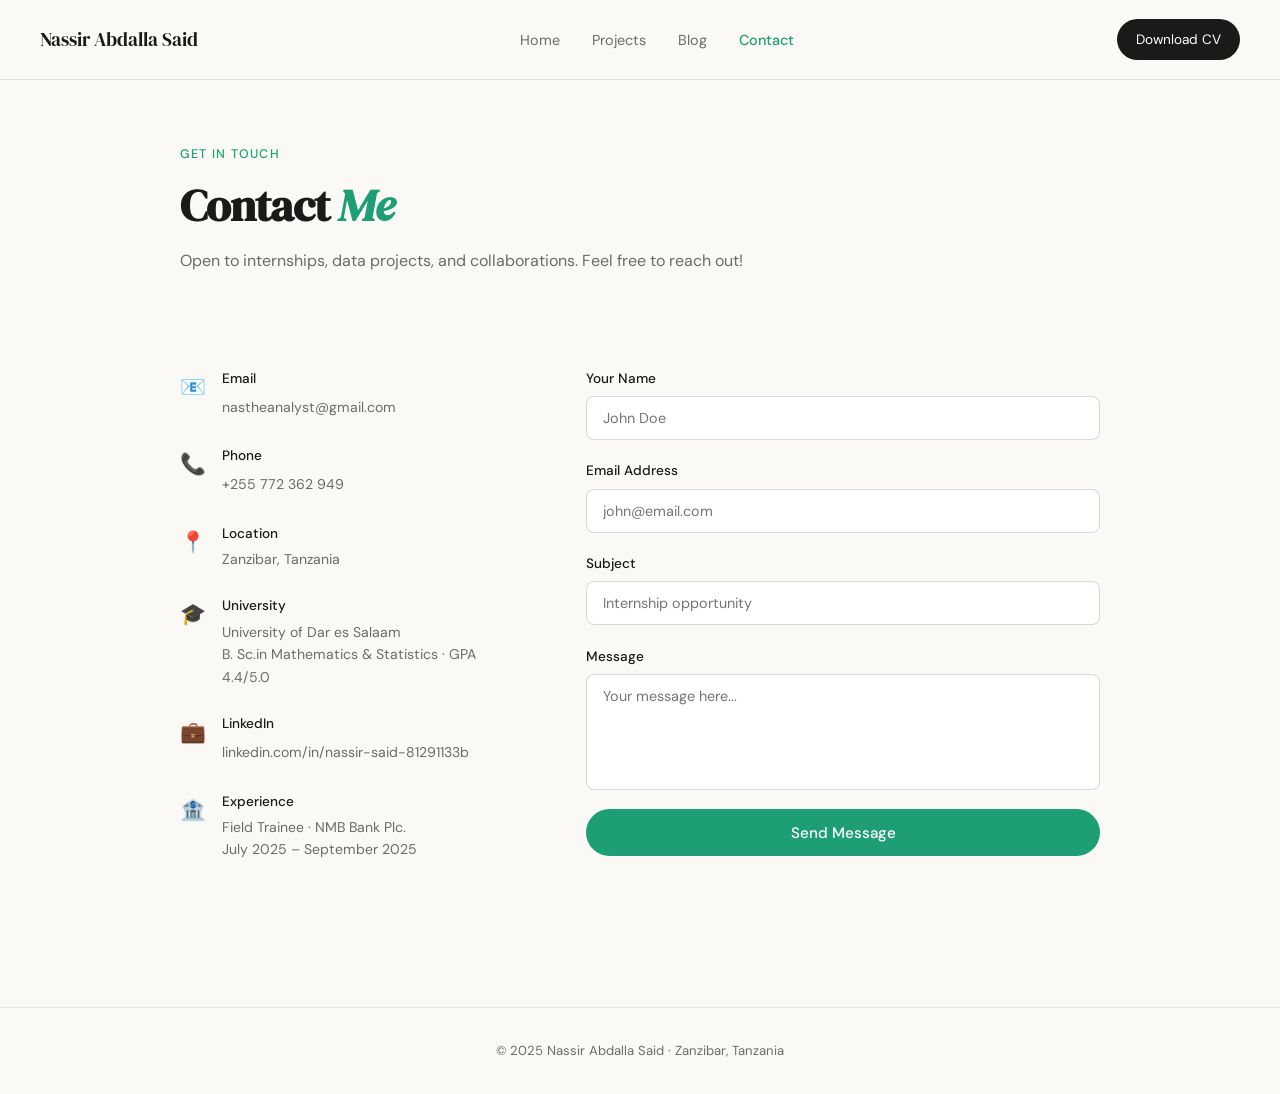
==== pages/contact.html @ 29805b3f "Initial portfolio commit" ====
<!DOCTYPE html>
<html lang="en">
<head>
  <meta charset="UTF-8" />
  <meta name="viewport" content="width=device-width, initial-scale=1.0"/>
  <title>Contact | Nassir Abdalla Said</title>
  <link rel="stylesheet" href="../css/style.css" />
  <link href="https://fonts.googleapis.com/css2?family=DM+Serif+Display:ital@0;1&family=DM+Sans:wght@300;400;500&display=swap" rel="stylesheet"/>
</head>
<body>

  <!-- NAVIGATION -->
  <nav class="navbar">
    <div class="nav-logo">Nassir Abdalla Said</div>
    <ul class="nav-links">
      <li><a href="../index.html">Home</a></li>
      <li><a href="projects.html">Projects</a></li>
      <li><a href="blog.html">Blog</a></li>
      <li><a href="contact.html">Contact</a></li>
    </ul>
    <a href="../images/cv.pdf" download class="nav-btn">Download CV</a>
    <div class="hamburger" id="hamburger">&#9776;</div>
  </nav>

  <!-- PAGE HEADER -->
  <section class="page-header">
    <p class="hero-tag">Get In Touch</p>
    <h1>Contact <em>Me</em></h1>
    <p class="hero-sub">Open to internships, data projects, and collaborations. Feel free to reach out!</p>
  </section>

  <!-- CONTACT CONTENT -->
  <section class="contact-section">

    <!-- CONTACT INFO -->
    <div class="contact-info">

      <div class="contact-item">
        <div class="contact-icon">📧</div>
        <div>
          <h4>Email</h4>
          <a href="mailto:nastheanalyst@gmail.com">nastheanalyst@gmail.com</a>
        </div>
      </div>

      <div class="contact-item">
        <div class="contact-icon">📞</div>
        <div>
          <h4>Phone</h4>
          <a href="tel:+255772362949">+255 772 362 949</a>
        </div>
      </div>

      <div class="contact-item">
        <div class="contact-icon">📍</div>
        <div>
          <h4>Location</h4>
          <p>Zanzibar, Tanzania</p>
        </div>
      </div>

      <div class="contact-item">
        <div class="contact-icon">🎓</div>
        <div>
          <h4>University</h4>
          <p>University of Dar es Salaam<br/>B. Sc.in Mathematics & Statistics · GPA 4.4/5.0</p>
        </div>
      </div>

      <div class="contact-item">
        <div class="contact-icon">💼</div>
        <div>
          <h4>LinkedIn</h4>
          <a href="https://www.linkedin.com/in/nassir-said-81291133b" target="_blank">linkedin.com/in/nassir-said-81291133b</a>
        </div>
      </div>

      <div class="contact-item">
        <div class="contact-icon">🏦</div>
        <div>
          <h4>Experience</h4>
          <p>Field Trainee · NMB Bank Plc.<br/>July 2025 – September 2025</p>
        </div>
      </div>

    </div>

    <!-- CONTACT FORM -->
    <form class="contact-form" action="https://formspree.io/f/xrevepwp" method="POST">
      <div class="form-group">
        <label for="name">Your Name</label>
        <input type="text" id="name" name="name" placeholder="John Doe" required />
      </div>
      <div class="form-group">
        <label for="email">Email Address</label>
        <input type="email" id="email" name="email" placeholder="john@email.com" required />
      </div>
      <div class="form-group">
        <label for="subject">Subject</label>
        <input type="text" id="subject" name="subject" placeholder="Internship opportunity" required />
      </div>
      <div class="form-group">
        <label for="message">Message</label>
        <textarea id="message" name="message" rows="5" placeholder="Your message here..." required></textarea>
      </div>
      <button type="submit" class="btn-primary contact-btn">Send Message</button>
      <p class="form-note" id="form-status"></p>
    </form>

  </section>

  <!-- FOOTER -->
  <footer class="footer">
    <p>© 2025 Nassir Abdalla Said · Zanzibar, Tanzania</p>
  </footer>

  <script src="../js/main.js"></script>
  <script>
    const form = document.querySelector('.contact-form');
    const status = document.getElementById('form-status');

    form.addEventListener('submit', async (e) => {
      e.preventDefault();
      const data = new FormData(form);

      status.textContent = '⏳ Sending...';
      status.style.color = '#6b6b67';

      const response = await fetch(form.action, {
        method: 'POST',
        body: data,
        headers: { 'Accept': 'application/json' }
      });

      if (response.ok) {
        status.textContent = '✅ Message sent! I will get back to you soon.';
        status.style.color = '#1D9E75';
        form.reset();
      } else {
        status.textContent = '❌ Something went wrong. Please try again.';
        status.style.color = '#E24B4A';
      }
    });
  </script>

</body>
</html>
---- css/style.css ----
/* ── RESET & BASE ── */
*, *::before, *::after {
  box-sizing: border-box;
  margin: 0;
  padding: 0;
}

html {
  scroll-behavior: smooth;
}

body {
  font-family: 'DM Sans', sans-serif;
  background: #faf9f6;
  color: #1a1a18;
  line-height: 1.7;
}

/* ── NAVIGATION ── */
.navbar {
  display: flex;
  align-items: center;
  justify-content: space-between;
  padding: 1.2rem 2.5rem;
  border-bottom: 0.5px solid rgba(0,0,0,0.1);
  background: #faf9f6;
  position: sticky;
  top: 0;
  z-index: 100;
}

.nav-logo {
  font-family: 'DM Serif Display', serif;
  font-size: 1.2rem;
}

.nav-links {
  display: flex;
  gap: 2rem;
  list-style: none;
}

.nav-links a {
  font-size: 0.9rem;
  color: #6b6b67;
  text-decoration: none;
  transition: color 0.2s;
}

.nav-links a:hover {
  color: #1D9E75;
}

.nav-btn {
  background: #1a1a18;
  color: #fff;
  padding: 0.55rem 1.2rem;
  border-radius: 99px;
  font-size: 0.85rem;
  text-decoration: none;
  transition: opacity 0.2s;
}

.nav-btn:hover {
  opacity: 0.8;
}

.hamburger {
  display: none;
  font-size: 1.5rem;
  cursor: pointer;
}

/* ── HERO ── */
.hero {
  display: grid;
  grid-template-columns: 1fr 1fr;
  align-items: center;
  gap: 3rem;
  padding: 5rem 2.5rem 4rem;
  max-width: 1000px;
  margin: 0 auto;
}

.hero-tag {
  font-size: 0.78rem;
  font-weight: 500;
  letter-spacing: 0.1em;
  text-transform: uppercase;
  color: #1D9E75;
  margin-bottom: 1rem;
}

.hero h1 {
  font-family: 'DM Serif Display', serif;
  font-size: 3rem;
  line-height: 1.1;
  letter-spacing: -0.02em;
  margin-bottom: 1.2rem;
}

.hero h1 em {
  font-style: italic;
  color: #1D9E75;
}

.hero-sub {
  font-size: 1rem;
  color: #6b6b67;
  margin-bottom: 1.8rem;
}

.hero-btns {
  display: flex;
  gap: 0.8rem;
  flex-wrap: wrap;
}

.btn-primary {
  background: #1D9E75;
  color: #fff;
  padding: 0.7rem 1.5rem;
  border-radius: 99px;
  font-size: 0.9rem;
  text-decoration: none;
  transition: opacity 0.2s;
}

.btn-primary:hover {
  opacity: 0.85;
}

.btn-secondary {
  background: transparent;
  color: #1a1a18;
  border: 1px solid rgba(0,0,0,0.15);
  padding: 0.7rem 1.5rem;
  border-radius: 99px;
  font-size: 0.9rem;
  text-decoration: none;
  transition: border-color 0.2s;
}

.btn-secondary:hover {
  border-color: #1D9E75;
  color: #1D9E75;
}

.hero-image img {
  width: 100%;
  border-radius: 16px;
  object-fit: cover;
  max-height: 420px;
  border: 0.5px solid rgba(0,0,0,0.1);
}

/* ── ABOUT ── */
.about {
  max-width: 1000px;
  margin: 0 auto;
  padding: 3rem 2.5rem;
  border-top: 0.5px solid rgba(0,0,0,0.08);
}

.about h2 {
  font-family: 'DM Serif Display', serif;
  font-size: 2rem;
  margin-bottom: 1rem;
}

.about p {
  font-size: 1rem;
  color: #6b6b67;
  max-width: 680px;
}

/* ── SKILLS ── */
.skills {
  max-width: 1000px;
  margin: 0 auto;
  padding: 3rem 2.5rem;
  border-top: 0.5px solid rgba(0,0,0,0.08);
}

.skills h2 {
  font-family: 'DM Serif Display', serif;
  font-size: 2rem;
  margin-bottom: 0.4rem;
}

.skills-grid {
  display: grid;
  grid-template-columns: repeat(auto-fit, minmax(200px, 1fr));
  gap: 16px;
  margin-top: 2rem;
}

.skill-card {
  background: #fff;
  border: 0.5px solid rgba(0,0,0,0.1);
  border-radius: 12px;
  padding: 1.2rem;
}

.skill-card h3 {
  font-size: 0.95rem;
  font-weight: 500;
  margin-bottom: 0.8rem;
}

.tags {
  display: flex;
  flex-wrap: wrap;
  gap: 6px;
}

.tags span {
  font-size: 0.75rem;
  background: #E1F5EE;
  color: #0F6E56;
  padding: 3px 10px;
  border-radius: 99px;
}

/* ── FOOTER ── */
.footer {
  text-align: center;
  padding: 2rem;
  font-size: 0.82rem;
  color: #6b6b67;
  border-top: 0.5px solid rgba(0,0,0,0.08);
  margin-top: 3rem;
}

/* ── RESPONSIVE ── */
@media (max-width: 768px) {
  .hero {
    grid-template-columns: 1fr;
    padding: 3rem 1.5rem;
  }

  .hero-image {
    order: -1;
  }

  .hero h1 {
    font-size: 2.2rem;
  }

  .nav-links {
    display: none;
    flex-direction: column;
    position: absolute;
    top: 65px;
    left: 0;
    right: 0;
    background: #faf9f6;
    padding: 1rem 2.5rem;
    border-bottom: 0.5px solid rgba(0,0,0,0.1);
    gap: 1rem;
  }

  .nav-links.open {
    display: flex;
  }

  .hamburger {
    display: block;
  }

  .nav-btn {
    display: none;
  }
}


/* ── ANIMATIONS ── */
.fade-in {
  opacity: 0;
  transform: translateY(20px);
  transition: opacity 0.6s ease, transform 0.6s ease;
}

.fade-in.visible {
  opacity: 1;
  transform: translateY(0);
}

/* ── PAGE HEADER ── */
.page-header {
  max-width: 1000px;
  margin: 0 auto;
  padding: 4rem 2.5rem 2rem;
}

.page-header h1 {
  font-family: 'DM Serif Display', serif;
  font-size: 2.8rem;
  line-height: 1.1;
  letter-spacing: -0.02em;
  margin-bottom: 1rem;
}

.page-header h1 em {
  font-style: italic;
  color: #1D9E75;
}

/* ── PROJECTS ── */
.projects-section {
  max-width: 1000px;
  margin: 0 auto;
  padding: 2rem 2.5rem 4rem;
}

.projects-grid {
  display: grid;
  grid-template-columns: repeat(auto-fit, minmax(280px, 1fr));
  gap: 20px;
}

.project-card {
  background: #fff;
  border: 0.5px solid rgba(0,0,0,0.1);
  border-radius: 14px;
  padding: 1.5rem;
  transition: border-color 0.2s;
  display: flex;
  flex-direction: column;
  gap: 0.8rem;
}

.project-card:hover {
  border-color: #1D9E75;
}

.project-tag {
  font-size: 0.72rem;
  font-weight: 500;
  letter-spacing: 0.08em;
  text-transform: uppercase;
  color: #1D9E75;
}

.project-card h3 {
  font-size: 1rem;
  font-weight: 500;
}

.project-card p {
  font-size: 0.88rem;
  color: #6b6b67;
  line-height: 1.6;
  flex: 1;
}

.project-links {
  display: flex;
  gap: 0.6rem;
  margin-top: 0.5rem;
}

/* ── BLOG ── */
.blog-section {
  max-width: 720px;
  margin: 0 auto;
  padding: 2rem 2.5rem 4rem;
  display: flex;
  flex-direction: column;
  gap: 0;
}

.blog-card {
  padding: 2rem 0;
  border-bottom: 0.5px solid rgba(0,0,0,0.08);
}

.blog-card:last-child {
  border-bottom: none;
}

.blog-meta {
  display: flex;
  align-items: center;
  gap: 1rem;
  margin-bottom: 0.7rem;
}

.blog-category {
  font-size: 0.72rem;
  font-weight: 500;
  letter-spacing: 0.08em;
  text-transform: uppercase;
  background: #E1F5EE;
  color: #0F6E56;
  padding: 3px 10px;
  border-radius: 99px;
}

.blog-date {
  font-size: 0.82rem;
  color: #6b6b67;
}

.blog-card h2 {
  font-family: 'DM Serif Display', serif;
  font-size: 1.3rem;
  font-weight: 400;
  margin-bottom: 0.6rem;
  line-height: 1.3;
  transition: color 0.2s;
}

.blog-card:hover h2 {
  color: #1D9E75;
}

.blog-card p {
  font-size: 0.9rem;
  color: #6b6b67;
  line-height: 1.7;
  margin-bottom: 1rem;
}

.blog-read-more {
  font-size: 0.85rem;
  font-weight: 500;
  color: #1D9E75;
  text-decoration: none;
  transition: letter-spacing 0.2s;
}

.blog-read-more:hover {
  letter-spacing: 0.03em;
}

/* ── CONTACT ── */
.contact-section {
  max-width: 1000px;
  margin: 0 auto;
  padding: 2rem 2.5rem 4rem;
  display: grid;
  grid-template-columns: 1fr 1.5fr;
  gap: 4rem;
  align-items: start;
}

.contact-info {
  display: flex;
  flex-direction: column;
  gap: 1.5rem;
}

.contact-item {
  display: flex;
  align-items: flex-start;
  gap: 1rem;
}

.contact-icon {
  font-size: 1.3rem;
  margin-top: 2px;
}

.contact-item h4 {
  font-size: 0.85rem;
  font-weight: 500;
  margin-bottom: 0.2rem;
}

.contact-item p,
.contact-item a {
  font-size: 0.88rem;
  color: #6b6b67;
  text-decoration: none;
  line-height: 1.6;
}

.contact-item a:hover {
  color: #1D9E75;
}

.contact-form {
  display: flex;
  flex-direction: column;
  gap: 1.2rem;
}

.form-group {
  display: flex;
  flex-direction: column;
  gap: 0.4rem;
}

.form-group label {
  font-size: 0.85rem;
  font-weight: 500;
  color: #1a1a18;
}

.form-group input,
.form-group textarea {
  padding: 0.75rem 1rem;
  border: 0.5px solid rgba(0,0,0,0.15);
  border-radius: 8px;
  font-size: 0.9rem;
  font-family: 'DM Sans', sans-serif;
  background: #fff;
  color: #1a1a18;
  outline: none;
  transition: border-color 0.2s;
  resize: none;
}

.form-group input:focus,
.form-group textarea:focus {
  border-color: #1D9E75;
}

.contact-btn {
  width: 100%;
  padding: 0.85rem;
  font-size: 0.95rem;
  font-weight: 500;
  text-align: center;
  border: none;
  cursor: pointer;
  font-family: 'DM Sans', sans-serif;
}

.form-note {
  font-size: 0.85rem;
  text-align: center;
  min-height: 1.2rem;
}

/* ── RESPONSIVE CONTACT ── */
@media (max-width: 768px) {
  .contact-section {
    grid-template-columns: 1fr;
    gap: 2.5rem;
  }
}

/* ── ANIMATIONS ── */
@keyframes fadeSlideUp {
  from {
    opacity: 0;
    transform: translateY(30px);
  }
  to {
    opacity: 1;
    transform: translateY(0);
  }
}

.hero-text {
  animation: fadeSlideUp 0.8s ease forwards;
}

.hero-tag {
  animation: fadeSlideUp 0.6s ease forwards;
}

.hero-sub {
  animation: fadeSlideUp 1s ease forwards;
}

.hero-btns {
  animation: fadeSlideUp 1.2s ease forwards;
}

/* ── SCROLL TO TOP BUTTON ── */
.scroll-top-btn {
  position: fixed;
  bottom: 2rem;
  right: 2rem;
  width: 44px;
  height: 44px;
  border-radius: 50%;
  background: #1D9E75;
  color: #fff;
  border: none;
  font-size: 1.2rem;
  cursor: pointer;
  opacity: 0;
  pointer-events: none;
  transition: opacity 0.3s ease;
  z-index: 999;
  box-shadow: 0 4px 12px rgba(29,158,117,0.3);
}

.scroll-top-btn:hover {
  background: #0F6E56;
}

/* ── PROJECT CARD TRANSITION ── */
.project-card {
  transition: transform 0.2s ease, border-color 0.2s ease;
}

/* ── CV BANNER ── */
.cv-banner {
  background: #E1F5EE;
  border-top: 0.5px solid rgba(29,158,117,0.2);
  border-bottom: 0.5px solid rgba(29,158,117,0.2);
  padding: 3rem 2.5rem;
}

.cv-banner-inner {
  max-width: 1000px;
  margin: 0 auto;
  display: flex;
  align-items: center;
  justify-content: space-between;
  gap: 2rem;
  flex-wrap: wrap;
}

.cv-banner-inner h3 {
  font-family: 'DM Serif Display', serif;
  font-size: 1.4rem;
  margin-bottom: 0.3rem;
  color: #0F6E56;
}

.cv-banner-inner p {
  font-size: 0.9rem;
  color: #1D9E75;
}

@media (max-width: 768px) {
  .cv-banner-inner {
    flex-direction: column;
    text-align: center;
  }
}
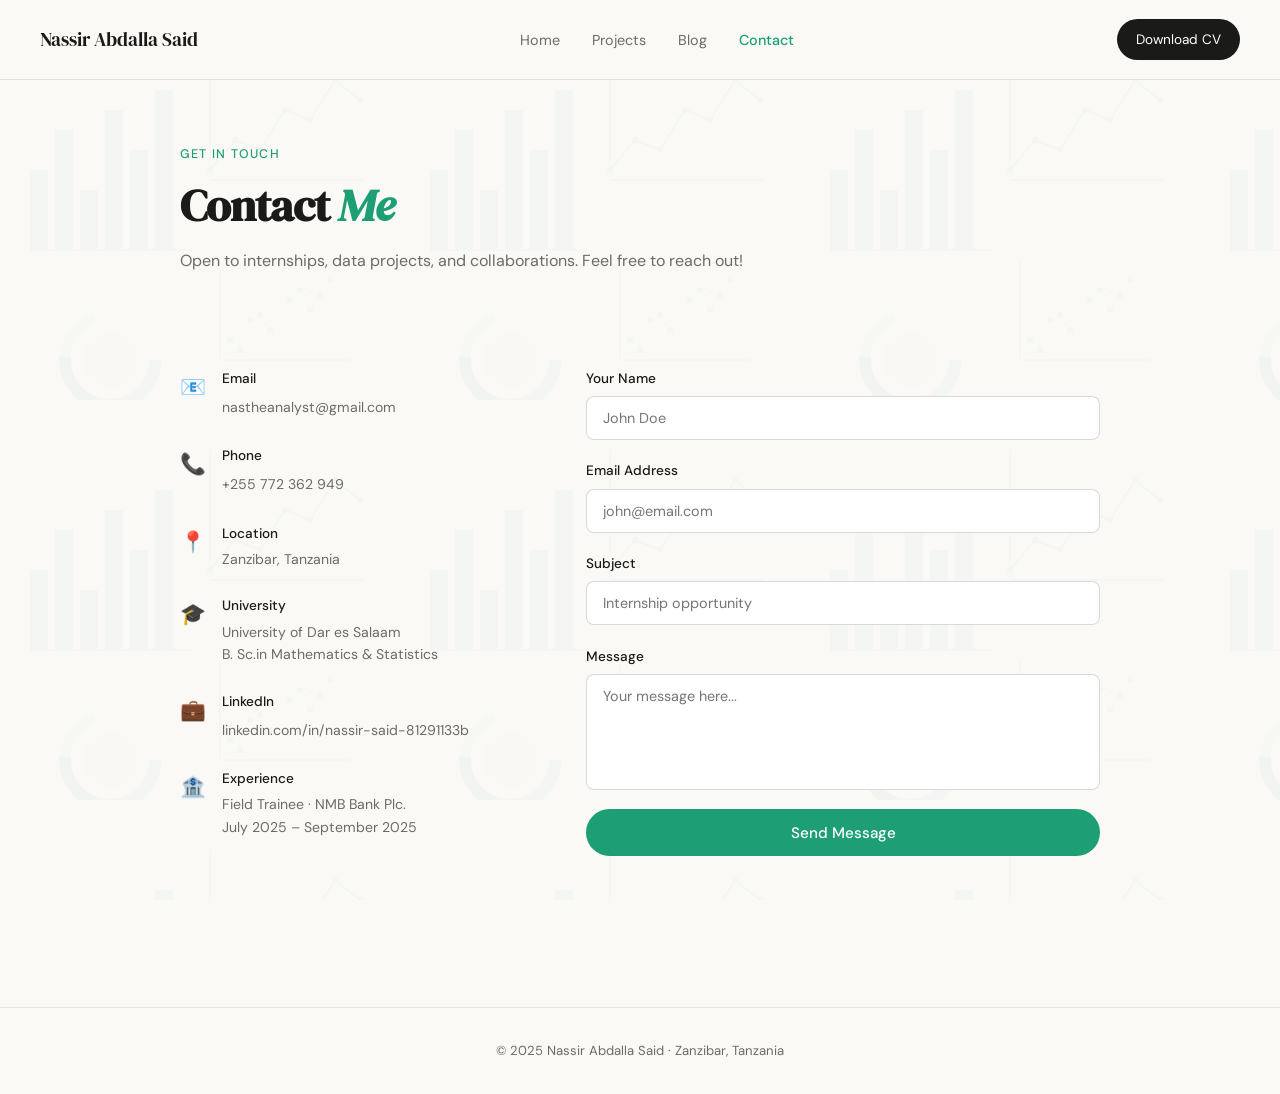
==== commit 8ec7b1f0: "Remove GPA from contact page" ====
--- a/pages/contact.html
+++ b/pages/contact.html
@@ -63,7 +63,7 @@
         <div class="contact-icon">🎓</div>
         <div>
           <h4>University</h4>
-          <p>University of Dar es Salaam<br/>B. Sc.in Mathematics & Statistics · GPA 4.4/5.0</p>
+          <p>University of Dar es Salaam<br/>B. Sc.in Mathematics & Statistics </p>
         </div>
       </div>
 
--- a/css/style.css
+++ b/css/style.css
@@ -634,4 +634,25 @@
     flex-direction: column;
     text-align: center;
   }
+}
+
+/* ── WATERMARK ── */
+body::before {
+  content: '';
+  position: fixed;
+  top: 0;
+  left: 0;
+  width: 100%;
+  height: 100%;
+  background-image: url('../images/watermark.svg');
+  background-repeat: repeat;
+  background-size: 400px 400px;
+  opacity: 0.03;
+  pointer-events: none;
+  z-index: 0;
+}
+
+body > * {
+  position: relative;
+  z-index: 1;
 }
